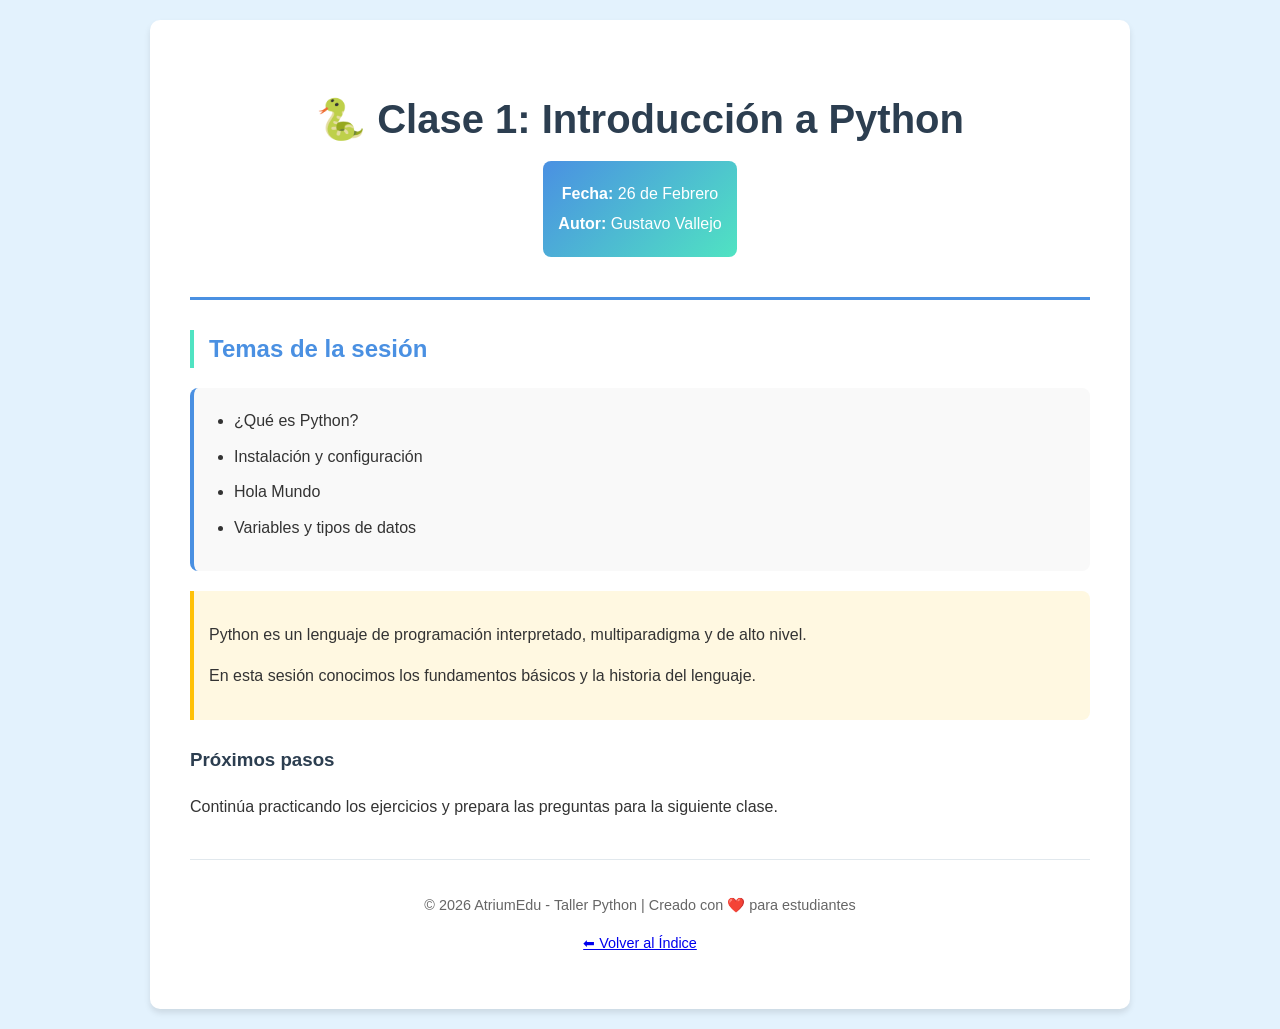
==== output/clase_1.html @ 443cb995 "feat: Generador de clases con estilos únicos e índice de navegación" ====
<!DOCTYPE html>
<html lang="es">
<head>
    <meta charset="UTF-8">
    <meta name="viewport" content="width=device-width, initial-scale=1.0">
    <title>Clase 1: Introducción a Python</title>
    <link rel="stylesheet" href="../static/css/estilo.css">
</head>
<body class="clase-1">
    <div class="contenedor">
        <header>
            <h1>🐍 Clase 1: Introducción a Python</h1>
            <div class="info-meta">
                <p><strong>Fecha:</strong> 26 de Febrero</p>
                <p><strong>Autor:</strong> Gustavo Vallejo</p>
            </div>
        </header>
        
        <main>
            <h2>Temas de la sesión</h2>
            <ul>
                <li>¿Qué es Python?</li><li>Instalación y configuración</li><li>Hola Mundo</li><li>Variables y tipos de datos</li>
            </ul>
            
            <div class="destacado">
                
            <p>Python es un lenguaje de programación interpretado, multiparadigma y de alto nivel.</p>
            <p>En esta sesión conocimos los fundamentos básicos y la historia del lenguaje.</p>
        
            </div>
            
            <h3>Próximos pasos</h3>
            <p>Continúa practicando los ejercicios y prepara las preguntas para la siguiente clase.</p>
        </main>
        
        <footer>
            <p>© 2026 AtriumEdu - Taller Python | Creado con ❤️ para estudiantes</p>
            <p><a href="index.html">⬅ Volver al Índice</a></p>
        </footer>
    </div>
</body>
</html>
---- static/css/estilo.css ----
/* ============================================
   ESTILO PARA ATRIUMEDU - TALLER PYTHON
   ============================================ */

/* --- Variables por defecto (Clase 1) --- */
:root {
    --color-primario: #4A90E2;
    --color-secundario: #50E3C2;
    --color-fondo: #F5F7FA;
    --color-texto: #333333;
    --color-titulo: #2C3E50;
    --color-borde: #E1E8ED;
}

/* --- Estilos generales --- */
body {
    font-family: 'Segoe UI', Tahoma, Geneva, Verdana, sans-serif;
    line-height: 1.6;
    color: var(--color-texto);
    background-color: var(--color-fondo);
    margin: 0;
    padding: 20px;
    transition: all 0.3s ease;
}

.contenedor {
    max-width: 900px;
    margin: 0 auto;
    background: white;
    padding: 40px;
    border-radius: 10px;
    box-shadow: 0 4px 6px rgba(0, 0, 0, 0.1);
}

header {
    text-align: center;
    border-bottom: 3px solid var(--color-primario);
    padding-bottom: 20px;
    margin-bottom: 30px;
}

h1 {
    color: var(--color-titulo);
    font-size: 2.5em;
    margin-bottom: 10px;
}

h2 {
    color: var(--color-primario);
    border-left: 4px solid var(--color-secundario);
    padding-left: 15px;
    margin-top: 30px;
}

h3 {
    color: var(--color-titulo);
    margin-top: 25px;
}

.info-meta {
    background: linear-gradient(135deg, var(--color-primario), var(--color-secundario));
    color: white;
    padding: 15px;
    border-radius: 8px;
    display: inline-block;
    margin-bottom: 20px;
}

.info-meta p {
    margin: 5px 0;
}

ul {
    background: #f9f9f9;
    padding: 20px 20px 20px 40px;
    border-radius: 8px;
    border-left: 4px solid var(--color-primario);
}

li {
    margin-bottom: 10px;
    transition: transform 0.2s;
}

li:hover {
    transform: translateX(5px);
    color: var(--color-primario);
}

.destacado {
    background: #FFF8E1;
    border-left: 4px solid #FFC107;
    padding: 15px;
    margin: 20px 0;
    border-radius: 0 8px 8px 0;
}

footer {
    text-align: center;
    margin-top: 40px;
    padding-top: 20px;
    border-top: 1px solid var(--color-borde);
    color: #666;
    font-size: 0.9em;
}

/* ============================================
   PALETAS DE COLORES POR CLASE
   ============================================ */

/* --- Clase 1: Azul (Introducción) --- */
body.clase-1 {
    --color-primario: #4A90E2;
    --color-secundario: #50E3C2;
    --color-fondo: #E3F2FD;
}

/* --- Clase 2: Verde (Taller 1) --- */
body.clase-2 {
    --color-primario: #50E3C2;
    --color-secundario: #00C853;
    --color-fondo: #E8F5E9;
}

/* --- Clase 3: Naranja (Taller 2) --- */
body.clase-3 {
    --color-primario: #FF9500;
    --color-secundario: #FF6D00;
    --color-fondo: #FFF3E0;
}

/* --- Clase 4: Morado (Taller 3) --- */
body.clase-4 {
    --color-primario: #9C27B0;
    --color-secundario: #7B1FA2;
    --color-fondo: #F3E5F5;
}

/* --- Clase 5: Rojo (Taller 4) --- */
body.clase-5 {
    --color-primario: #E53935;
    --color-secundario: #D32F2F;
    --color-fondo: #FFEBEE;
}

/* --- Responsive --- */
@media (max-width: 768px) {
    .contenedor {
        padding: 20px;
    }

    h1 {
        font-size: 2em;
    }
}

/* ============================================
   ESTILOS PARA EL ÍNDICE (INDEX.HTML)
   ============================================ */

/* Grid para las tarjetas */
.grid-clases {
    display: grid;
    grid-template-columns: repeat(auto-fit, minmax(280px, 1fr));
    gap: 20px;
    margin-top: 30px;
}

/* Tarjeta individual */
.card {
    background: white;
    border-radius: 10px;
    overflow: hidden;
    box-shadow: 0 4px 6px rgba(0, 0, 0, 0.1);
    transition: transform 0.3s ease, box-shadow 0.3s ease;
    border: 1px solid var(--color-borde);
}

.card:hover {
    transform: translateY(-5px);
    box-shadow: 0 8px 15px rgba(0, 0, 0, 0.15);
}

/* Cabecera de la tarjeta con color específico */
.card-header {
    padding: 15px;
    color: white;
    display: flex;
    justify-content: space-between;
    align-items: center;
}

.card-header h3 {
    margin: 0;
    font-size: 1.2em;
}

.card-header span {
    font-size: 0.9em;
    opacity: 0.9;
}

/* Cuerpo de la tarjeta */
.card-body {
    padding: 20px;
}

.card-body h4 {
    margin-top: 0;
    color: var(--color-titulo);
}

.card-body p {
    color: #666;
    font-size: 0.95em;
    margin-bottom: 20px;
}

/* Botones de las tarjetas */
.btn {
    display: inline-block;
    padding: 10px 20px;
    border-radius: 5px;
    text-decoration: none;
    font-weight: bold;
    transition: background 0.3s ease;
    color: white;
    width: 100%;
    text-align: center;
    box-sizing: border-box;
}

.btn:hover {
    opacity: 0.9;
}

/* Colores específicos para botones por clase */
.btn-clase-1 {
    background-color: #4A90E2;
}

.btn-clase-2 {
    background-color: #50E3C2;
}

.btn-clase-3 {
    background-color: #FF9500;
}

.btn-clase-4 {
    background-color: #9C27B0;
}

.btn-clase-5 {
    background-color: #E53935;
}

/* Cabeceras de tarjetas con colores específicos */
.card-header.clase-1 {
    background-color: #4A90E2;
}

.card-header.clase-2 {
    background-color: #50E3C2;
}

.card-header.clase-3 {
    background-color: #FF9500;
}

.card-header.clase-4 {
    background-color: #9C27B0;
}

.card-header.clase-5 {
    background-color: #E53935;
}

/* Fondo especial para el índice */
body.clase-index {
    background-color: #F0F2F5;
}

body.clase-index .contenedor {
    background: transparent;
    box-shadow: none;
    padding: 0;
}

body.clase-index header {
    background: white;
    padding: 30px;
    border-radius: 10px;
    box-shadow: 0 2px 4px rgba(0, 0, 0, 0.05);
    margin-bottom: 30px;
}

body.clase-index footer {
    margin-top: 50px;
    padding: 20px;
    background: white;
    border-radius: 10px;
    box-shadow: 0 2px 4px rgba(0, 0, 0, 0.05);
}
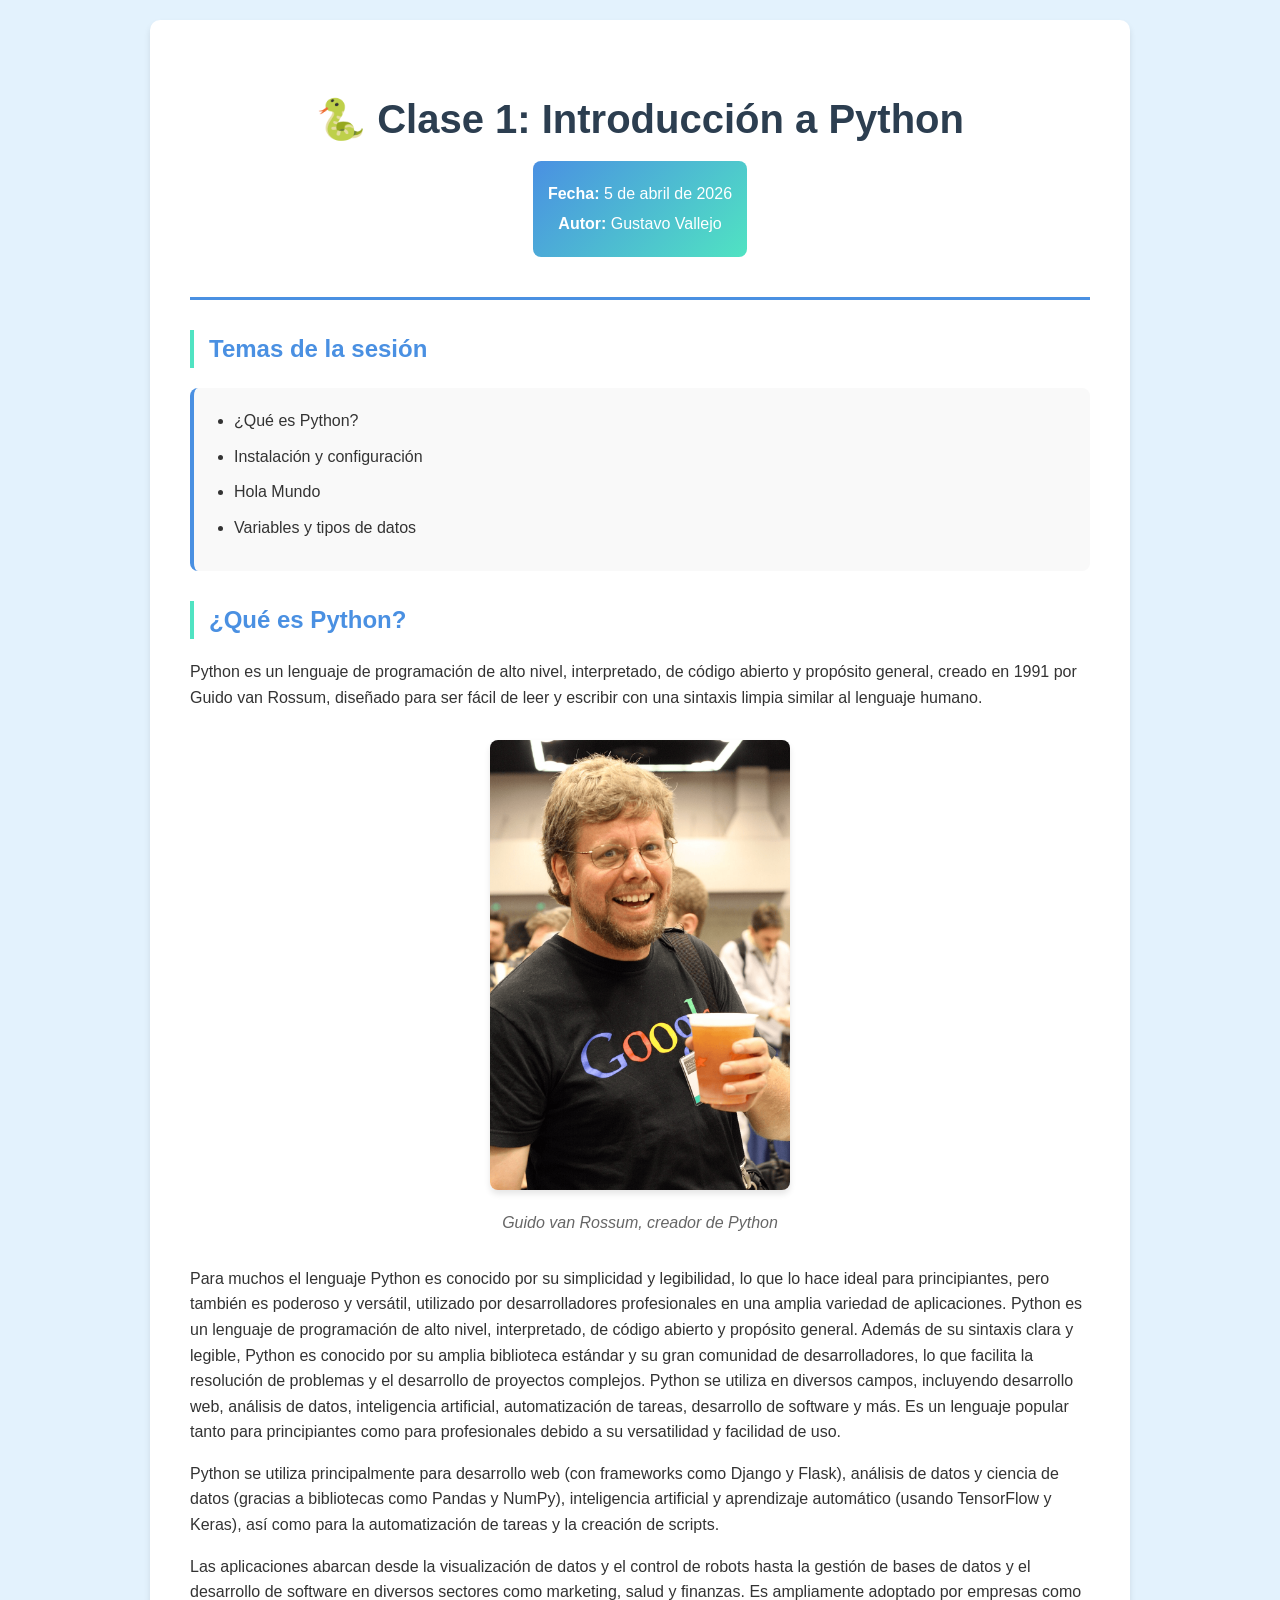
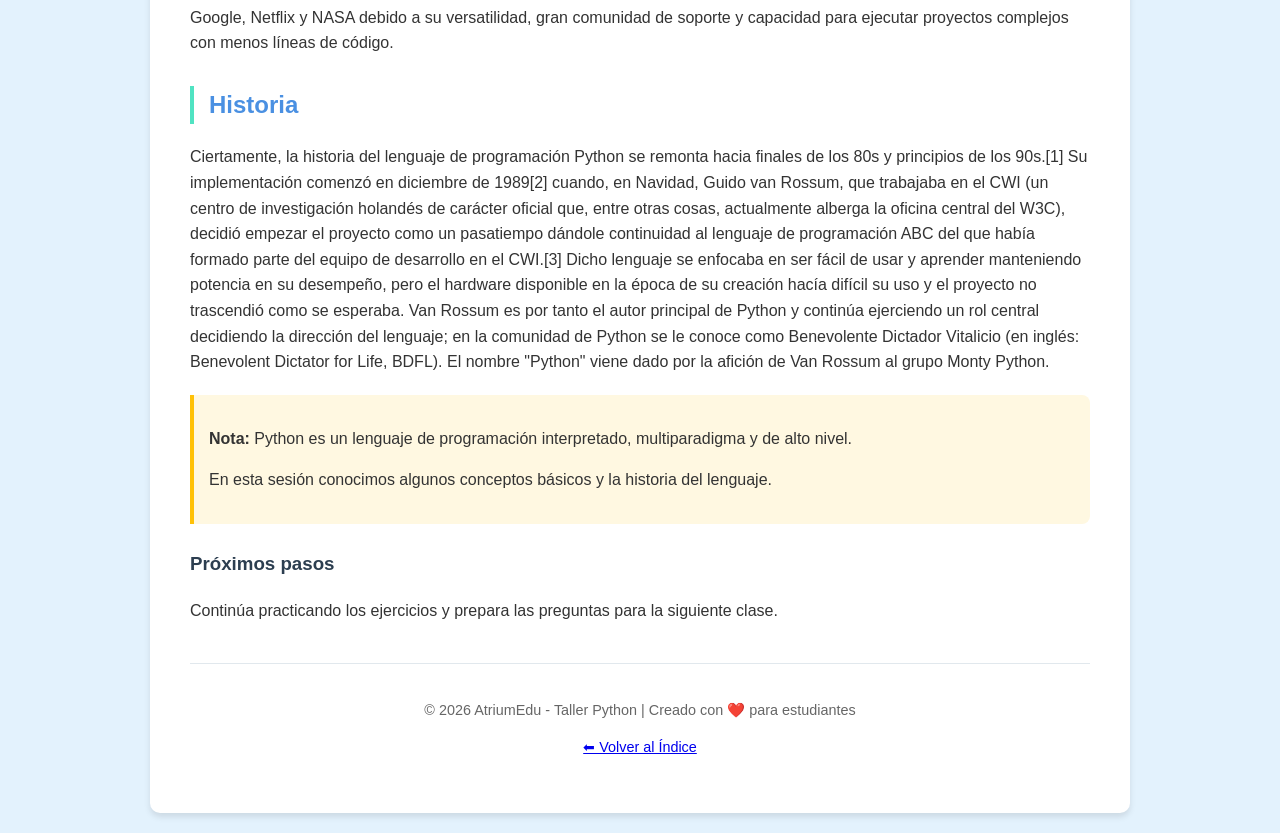
==== commit 8eb1990c: "feat: Clase 1 - Introducción a Python con imagen de Guido optimizada" ====
--- a/output/clase_1.html
+++ b/output/clase_1.html
@@ -1,43 +1,141 @@
-
 <!DOCTYPE html>
 <html lang="es">
+
 <head>
     <meta charset="UTF-8">
     <meta name="viewport" content="width=device-width, initial-scale=1.0">
     <title>Clase 1: Introducción a Python</title>
+
+    <!-- Favicon -->
+    <link rel="shortcut icon" href="../static/icons/clase1.ico" type="image/x-icon">
+
+    <!-- Google Fonts Preload -->
+    <link rel="preconnect" href="https://fonts.googleapis.com">
+    <link rel="preconnect" href="https://fonts.gstatic.com" crossorigin>
+    <link href="https://fonts.googleapis.com/css2?family=PT+Sans:wght@400;700&display=swap" rel="stylesheet">
+
+    <!-- Hoja de estilos principal (UNICA) -->
     <link rel="stylesheet" href="../static/css/estilo.css">
+
+    <!-- Prefetch para próxima página (mejora experiencia de usuario) -->
+    <link rel="prefetch" href="clase_2.html" as="document">
 </head>
+
 <body class="clase-1">
     <div class="contenedor">
         <header>
             <h1>🐍 Clase 1: Introducción a Python</h1>
             <div class="info-meta">
-                <p><strong>Fecha:</strong> 26 de Febrero</p>
+                <p><strong>Fecha:</strong> 5 de abril de 2026</p>
                 <p><strong>Autor:</strong> Gustavo Vallejo</p>
             </div>
         </header>
-        
+
         <main>
             <h2>Temas de la sesión</h2>
             <ul>
-                <li>¿Qué es Python?</li><li>Instalación y configuración</li><li>Hola Mundo</li><li>Variables y tipos de datos</li>
+                <li>¿Qué es Python?</li>
+                <li>Instalación y configuración</li>
+                <li>Hola Mundo</li>
+                <li>Variables y tipos de datos</li>
             </ul>
-            
+
+            <div>
+                <h2><strong>¿Qué es Python?</strong></h2>
+                <p>Python es un lenguaje de programación de alto nivel, interpretado, de código abierto y propósito
+                    general,
+                    creado en 1991 por Guido van Rossum, diseñado para ser fácil de leer y escribir con una sintaxis
+                    limpia
+                    similar al
+                    lenguaje humano.</p>
+
+                <!-- IMAGEN CON CLASE CORREGIDA -->
+                <div style="text-align: center; margin: 30px 0;">
+                    <img src="../static/images/Guido_van_Rossum_OSCON_2006.png"
+                        alt="Guido van Rossum, creador de Python" class="img-perfil">
+                    <p style="font-style: italic; color: #666; margin-top: 10px;">
+                        Guido van Rossum, creador de Python
+                    </p>
+                </div>
+
+                <p>Para muchos el lenguaje Python es conocido por su simplicidad y legibilidad, lo que lo hace ideal
+                    para
+                    principiantes, pero
+                    también es poderoso y versátil, utilizado por desarrolladores profesionales en una amplia variedad
+                    de
+                    aplicaciones. Python
+                    es un lenguaje de programación de alto nivel, interpretado, de código abierto y propósito general.
+                    Además de su sintaxis clara y legible, Python es conocido por su amplia biblioteca estándar y su
+                    gran
+                    comunidad de desarrolladores, lo que facilita la resolución de problemas y el desarrollo de
+                    proyectos
+                    complejos.
+                    Python se utiliza en diversos campos, incluyendo desarrollo web, análisis de datos, inteligencia
+                    artificial, automatización de tareas, desarrollo de software y más. Es un lenguaje popular tanto
+                    para
+                    principiantes como para profesionales debido a su versatilidad y facilidad de uso.</p>
+
+                <p>Python se utiliza principalmente para desarrollo web (con frameworks como Django y Flask), análisis
+                    de
+                    datos
+                    y
+                    ciencia de datos
+                    (gracias a bibliotecas como Pandas y NumPy), inteligencia artificial y aprendizaje automático
+                    (usando
+                    TensorFlow y
+                    Keras), así como para la automatización de tareas y la creación de scripts.</p>
+
+                <p>Las aplicaciones abarcan desde la visualización de datos y el control de robots hasta la gestión de
+                    bases
+                    de
+                    datos y el
+                    desarrollo de software en diversos sectores como marketing, salud y finanzas. Es ampliamente
+                    adoptado
+                    por empresas como
+                    Google, Netflix y NASA debido a su versatilidad, gran comunidad de soporte y capacidad para ejecutar
+                    proyectos complejos
+                    con menos líneas de código.</p>
+            </div>
+
+            <div>
+                <h2>Historia</h2>
+                <p>Ciertamente, la historia del lenguaje de programación Python se remonta hacia finales de los 80s y
+                    principios de los 90s.[1] Su implementación comenzó en diciembre de 1989[2] cuando, en Navidad,
+                    Guido
+                    van Rossum, que trabajaba en el CWI (un centro
+                    de investigación holandés de carácter oficial que, entre otras cosas, actualmente alberga la oficina
+                    central del W3C),
+                    decidió empezar el proyecto como un pasatiempo dándole continuidad al lenguaje de programación ABC
+                    del que había formado
+                    parte del equipo de desarrollo en el CWI.[3] Dicho lenguaje se enfocaba en ser fácil de usar y
+                    aprender manteniendo
+                    potencia en su desempeño, pero el hardware disponible en la época de su creación hacía difícil su
+                    uso
+                    y el proyecto no
+                    trascendió como se esperaba. Van Rossum es por tanto el autor principal de Python y continúa
+                    ejerciendo un rol central
+                    decidiendo la dirección del lenguaje; en la comunidad de Python se le conoce como Benevolente
+                    Dictador Vitalicio (en
+                    inglés: Benevolent Dictator for Life, BDFL). El nombre "Python" viene dado por la afición de Van
+                    Rossum al grupo Monty
+                    Python.</p>
+            </div>
+
             <div class="destacado">
-                
-            <p>Python es un lenguaje de programación interpretado, multiparadigma y de alto nivel.</p>
-            <p>En esta sesión conocimos los fundamentos básicos y la historia del lenguaje.</p>
-        
+                <p><strong>Nota:</strong> Python es un lenguaje de programación interpretado, multiparadigma y de alto
+                    nivel.</p>
+                <p>En esta sesión conocimos algunos conceptos básicos y la historia del lenguaje.</p>
             </div>
-            
+
             <h3>Próximos pasos</h3>
             <p>Continúa practicando los ejercicios y prepara las preguntas para la siguiente clase.</p>
         </main>
-        
+
         <footer>
             <p>© 2026 AtriumEdu - Taller Python | Creado con ❤️ para estudiantes</p>
             <p><a href="index.html">⬅ Volver al Índice</a></p>
         </footer>
     </div>
 </body>
-</html>
+
+</html>
--- a/static/css/estilo.css
+++ b/static/css/estilo.css
@@ -301,4 +301,45 @@
     background: white;
     border-radius: 10px;
     box-shadow: 0 2px 4px rgba(0, 0, 0, 0.05);
+}
+
+/* --- Estilos para imágenes de perfil (Guido van Rossum) --- */
+.img-perfil {
+    display: block;
+    /* Elimina el espacio inline por defecto */
+    max-width: 300px;
+    /* Tamaño máximo */
+    width: 100%;
+    /* Se adapta si la pantalla es más pequeña */
+    height: auto;
+    /* Mantiene la proporción */
+    margin: 20px auto;
+    /* Centra la imagen horizontalmente */
+    border-radius: 8px;
+    /* Bordes redondeados */
+    box-shadow: 0 4px 6px rgba(0, 0, 0, 0.1);
+    /* Sombra suave */
+}
+
+/* Versión para móviles */
+@media (max-width: 768px) {
+    .img-perfil {
+        max-width: 200px;
+        margin: 15px auto;
+    }
+}
+
+/* Responsive */
+@media (max-width: 768px) {
+    .img-perfil {
+        max-width: 200px;
+        margin: 15px auto;
+    }
+}
+
+/* Responsive: más pequeña en móviles */
+@media (max-width: 768px) {
+    .img-perfil {
+        max-width: 200px;
+    }
 }
